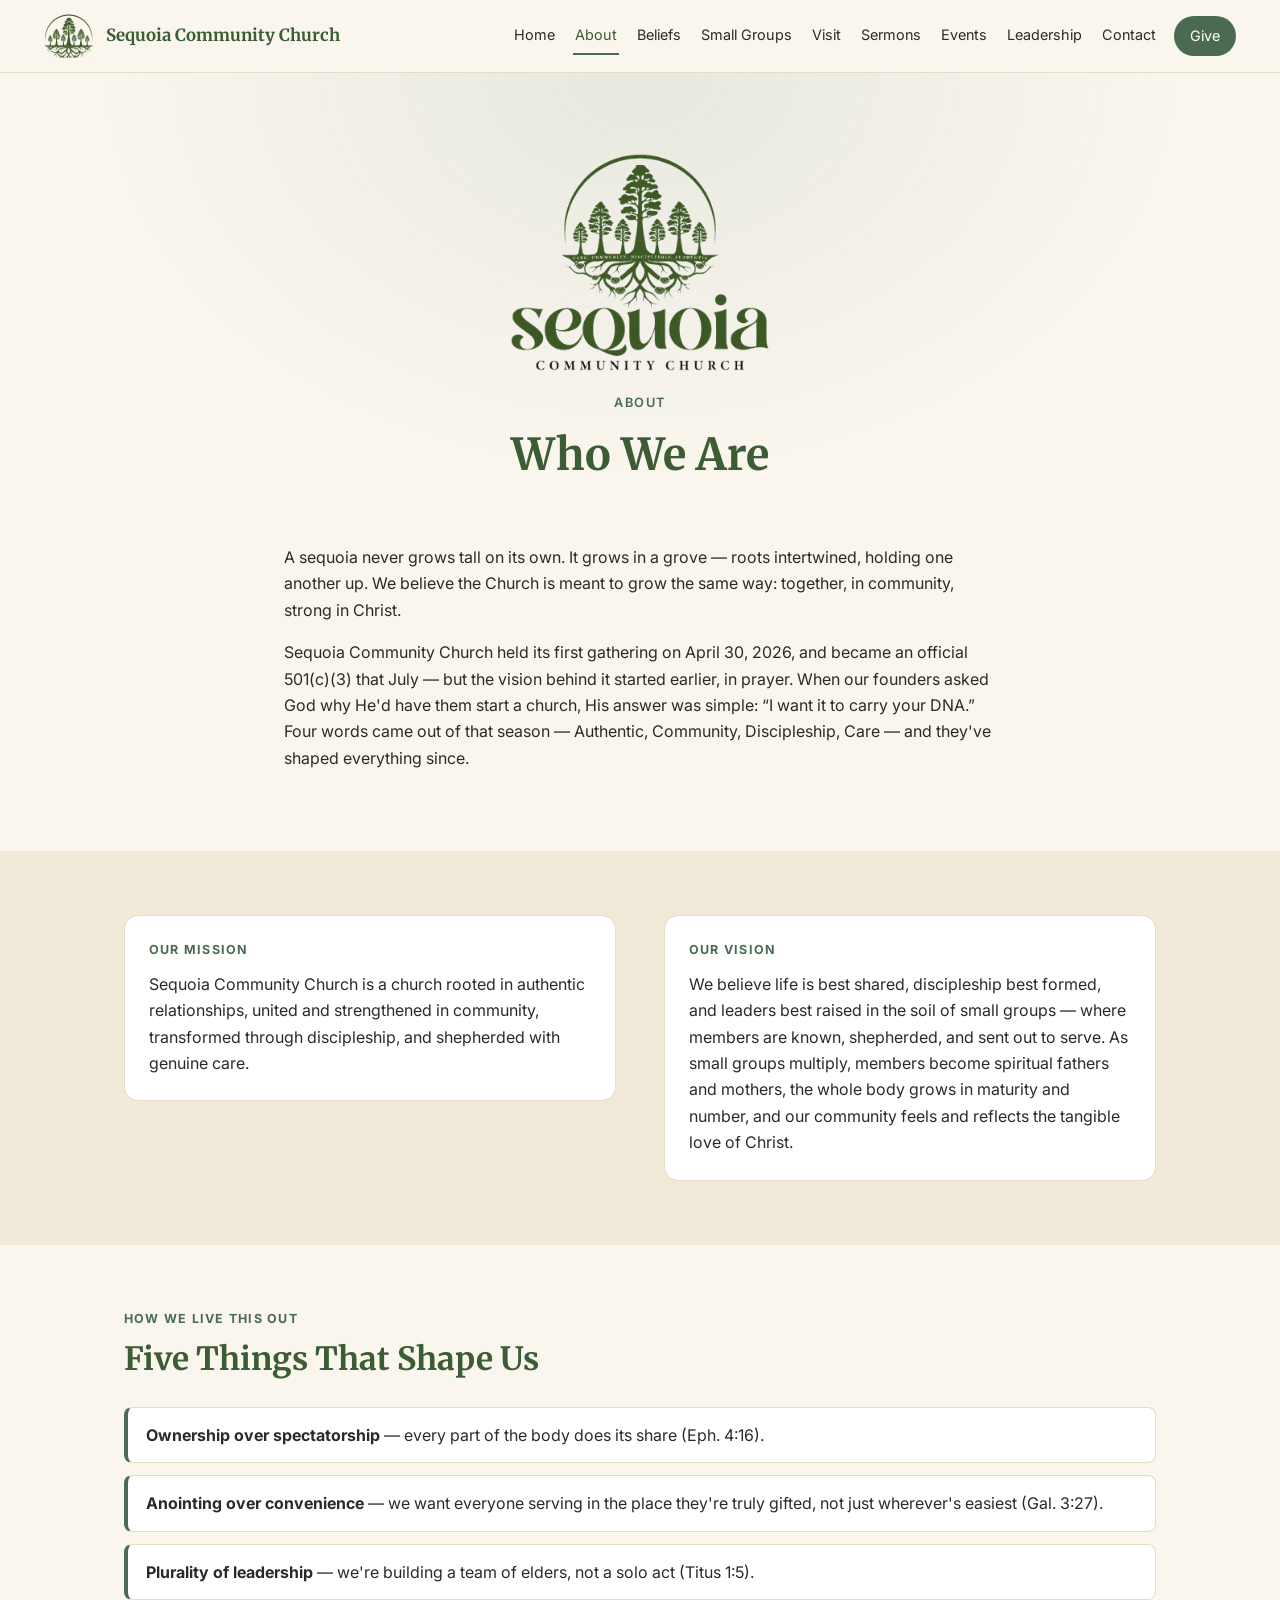
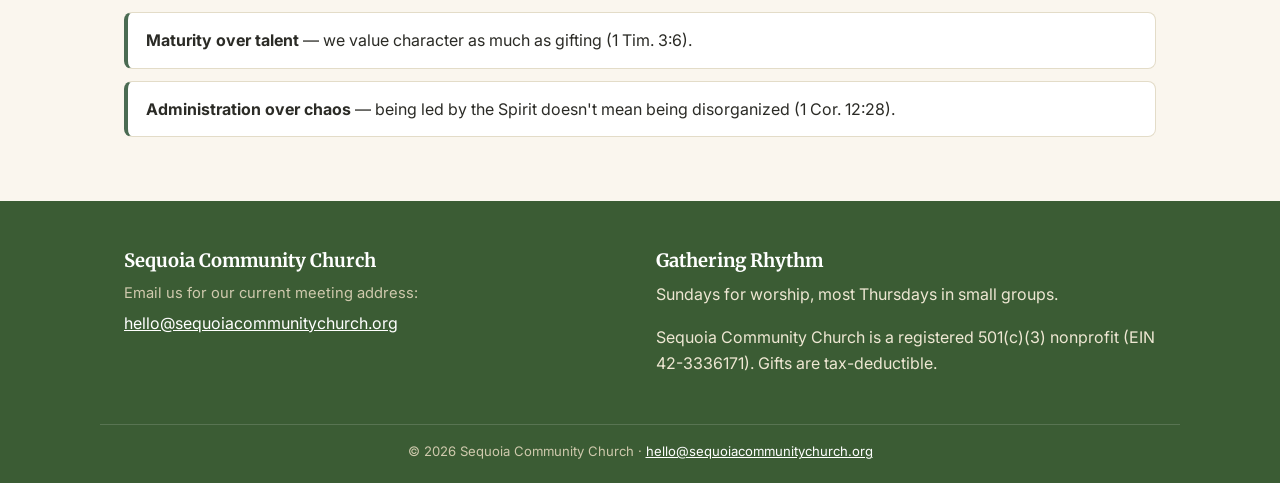
==== about.html @ 40dc04bb "Initial site build" ====
<!doctype html>
<html lang="en">
<head>
<meta charset="UTF-8">
<meta name="viewport" content="width=device-width, initial-scale=1">
<title>About — Sequoia Community Church</title>
<meta name="description" content="The story, mission, and vision behind Sequoia Community Church.">
<link rel="icon" type="image/png" href="favicon.png">
<link rel="apple-touch-icon" href="apple-touch-icon.png">
<link rel="preconnect" href="https://fonts.googleapis.com">
<link rel="preconnect" href="https://fonts.gstatic.com" crossorigin>
<link href="https://fonts.googleapis.com/css2?family=Merriweather:wght@400;700;900&family=Inter:wght@400;500;600;700&display=swap" rel="stylesheet">
<link rel="stylesheet" href="styles.css">
</head>
<body>
<header class="site-header">
  <div class="wrap header-inner">
    <a href="index.html" class="brand">
      <img src="logo-mark.png" alt="Sequoia Community Church logo">
      Sequoia Community Church
    </a>
    <button class="nav-toggle" aria-label="Toggle menu">&#9776;</button>
    <nav class="site-nav">
      <a href="index.html">Home</a>
      <a href="about.html" class="active">About</a>
      <a href="beliefs.html">Beliefs</a>
      <a href="small-groups.html">Small Groups</a>
      <a href="visit.html">Visit</a>
      <a href="sermons.html">Sermons</a>
      <a href="events.html">Events</a>
      <a href="leadership.html">Leadership</a>
      <a href="contact.html">Contact</a>
      <a href="give.html" class="cta">Give</a>
    </nav>
  </div>
</header>

<section class="hero" style="padding-bottom:40px;">
  <div class="wrap">
    <img src="logo-full.png" alt="Sequoia Community Church" class="logo-full">
    <div class="eyebrow">About</div>
    <h1>Who We Are</h1>
  </div>
</section>

<section class="section" style="padding-top:0;">
  <div class="wrap" style="max-width:760px;">
    <p>A sequoia never grows tall on its own. It grows in a grove &mdash; roots intertwined, holding one another up. We believe the Church is meant to grow the same way: together, in community, strong in Christ.</p>
    <p>Sequoia Community Church held its first gathering on April 30, 2026, and became an official 501(c)(3) that July &mdash; but the vision behind it started earlier, in prayer. When our founders asked God why He'd have them start a church, His answer was simple: &ldquo;I want it to carry your DNA.&rdquo; Four words came out of that season &mdash; Authentic, Community, Discipleship, Care &mdash; and they've shaped everything since.</p>
  </div>
</section>

<section class="section alt">
  <div class="wrap two-col">
    <div class="card">
      <div class="kicker">Our Mission</div>
      <p style="margin:0;">Sequoia Community Church is a church rooted in authentic relationships, united and strengthened in community, transformed through discipleship, and shepherded with genuine care.</p>
    </div>
    <div class="card">
      <div class="kicker">Our Vision</div>
      <p style="margin:0;">We believe life is best shared, discipleship best formed, and leaders best raised in the soil of small groups &mdash; where members are known, shepherded, and sent out to serve. As small groups multiply, members become spiritual fathers and mothers, the whole body grows in maturity and number, and our community feels and reflects the tangible love of Christ.</p>
    </div>
  </div>
</section>

<section class="section">
  <div class="wrap">
    <div class="kicker">How We Live This Out</div>
    <h2>Five Things That Shape Us</h2>
    <ul class="belief-list mt">
      <li><strong>Ownership over spectatorship</strong> &mdash; every part of the body does its share (Eph. 4:16).</li>
      <li><strong>Anointing over convenience</strong> &mdash; we want everyone serving in the place they're truly gifted, not just wherever's easiest (Gal. 3:27).</li>
      <li><strong>Plurality of leadership</strong> &mdash; we're building a team of elders, not a solo act (Titus 1:5).</li>
      <li><strong>Maturity over talent</strong> &mdash; we value character as much as gifting (1 Tim. 3:6).</li>
      <li><strong>Administration over chaos</strong> &mdash; being led by the Spirit doesn't mean being disorganized (1 Cor. 12:28).</li>
    </ul>
  </div>
</section>

<footer class="site-footer">
  <div class="wrap footer-inner">
    <div>
      <h3 style="color:#fff;">Sequoia Community Church</h3>
      <p class="info-note">Email us for our current meeting address:</p>
      <p><a href="mailto:hello@sequoiacommunitychurch.org">hello@sequoiacommunitychurch.org</a></p>
    </div>
    <div>
      <h3 style="color:#fff;">Gathering Rhythm</h3>
      <p>Sundays for worship, most Thursdays in small groups.</p>
      <p>Sequoia Community Church is a registered 501(c)(3) nonprofit (EIN 42-3336171). Gifts are tax-deductible.</p>
    </div>
  </div>
  <p class="fine-print">&copy; 2026 Sequoia Community Church &middot; <a href="mailto:hello@sequoiacommunitychurch.org">hello@sequoiacommunitychurch.org</a></p>
</footer>
<script src="script.js"></script>
</body>
</html>
---- styles.css ----
/* Sequoia Community Church — shared stylesheet */

:root {
  --green-dark: #3b5c34;
  --green: #4a6b52;
  --green-light: #7a9a80;
  --cream: #faf6ee;
  --cream-deep: #f2ead9;
  --text: #2b2b26;
  --muted: #6b6b60;
  --border: #e3dcc8;
  --todo-bg: #fff6e0;
  --todo-border: #e0b84b;
  --max: 1080px;
}

* { box-sizing: border-box; }

html { scroll-behavior: smooth; }

body {
  margin: 0;
  background: var(--cream);
  color: var(--text);
  font-family: "Inter", "Open Sans", -apple-system, BlinkMacSystemFont, sans-serif;
  line-height: 1.65;
  -webkit-font-smoothing: antialiased;
}

h1, h2, h3, h4 {
  font-family: "Merriweather", "Playfair Display", Georgia, serif;
  color: var(--green-dark);
  line-height: 1.25;
  margin: 0 0 0.5em;
}

h1 { font-size: clamp(2rem, 4vw, 2.75rem); }
h2 { font-size: clamp(1.5rem, 3vw, 2rem); }
h3 { font-size: 1.15rem; }

p { margin: 0 0 1em; }

a { color: var(--green-dark); }
a:hover { color: var(--green); }

.wrap {
  max-width: var(--max);
  margin: 0 auto;
  padding: 0 24px;
}

/* Header / nav */
.site-header {
  position: sticky;
  top: 0;
  z-index: 50;
  background: rgba(250, 246, 238, 0.95);
  backdrop-filter: saturate(180%) blur(6px);
  border-bottom: 1px solid var(--border);
}

.site-header .wrap {
  max-width: 1240px;
}

.header-inner {
  display: flex;
  align-items: center;
  justify-content: space-between;
  height: 72px;
}

.brand {
  display: flex;
  align-items: center;
  gap: 10px;
  text-decoration: none;
  color: var(--green-dark);
  font-family: "Merriweather", serif;
  font-weight: 700;
  font-size: 1.05rem;
  white-space: nowrap;
}

.brand svg { width: 30px; height: 30px; flex-shrink: 0; }
.brand img { height: 44px; width: auto; flex-shrink: 0; }

.nav-toggle {
  display: none;
  background: none;
  border: 1px solid var(--border);
  border-radius: 6px;
  font-size: 1.3rem;
  padding: 4px 10px;
  cursor: pointer;
  color: var(--green-dark);
}

.site-nav {
  display: flex;
  align-items: center;
  gap: 16px;
  flex-wrap: wrap;
}

.site-nav a {
  text-decoration: none;
  color: var(--text);
  font-size: 0.9rem;
  white-space: nowrap;
  padding: 6px 2px;
  border-bottom: 2px solid transparent;
}

.site-nav a:hover,
.site-nav a.active {
  color: var(--green-dark);
  border-bottom-color: var(--green);
}

.site-nav a.cta {
  background: var(--green);
  color: #fff;
  padding: 8px 16px;
  border-radius: 999px;
  border-bottom: none;
}

.site-nav a.cta:hover { background: var(--green-dark); color: #fff; }

@media (max-width: 980px) {
  .nav-toggle { display: inline-block; }
  .site-nav {
    display: none;
    position: absolute;
    top: 72px;
    left: 0;
    right: 0;
    background: var(--cream);
    border-bottom: 1px solid var(--border);
    flex-direction: column;
    align-items: flex-start;
    padding: 12px 24px 20px;
    gap: 14px;
  }
  .site-nav.open { display: flex; }
  .site-nav a.cta { align-self: flex-start; }
}

/* Hero */
.hero {
  padding: 80px 0 64px;
  text-align: center;
  background:
    radial-gradient(ellipse at top, rgba(74,107,82,0.10), transparent 60%),
    var(--cream);
}

.hero .eyebrow {
  text-transform: uppercase;
  letter-spacing: 0.12em;
  color: var(--green);
  font-weight: 600;
  font-size: 0.8rem;
  margin-bottom: 14px;
}

.hero h1 { max-width: 720px; margin-left: auto; margin-right: auto; }

.hero .subhead {
  font-family: "Merriweather", serif;
  font-style: italic;
  color: var(--green);
  font-size: 1.15rem;
  margin-bottom: 18px;
}

.hero .lede {
  max-width: 640px;
  margin: 0 auto 28px;
  color: var(--muted);
  font-size: 1.05rem;
}

/* Buttons */
.btn {
  display: inline-block;
  background: var(--green);
  color: #fff !important;
  text-decoration: none;
  padding: 13px 28px;
  border-radius: 999px;
  font-weight: 600;
  font-size: 0.98rem;
  transition: background 0.15s ease;
}

.btn:hover { background: var(--green-dark); }

.btn.outline {
  background: transparent;
  color: var(--green-dark) !important;
  border: 1.5px solid var(--green);
}

.btn.outline:hover { background: var(--cream-deep); }

/* Info band */
.info-band {
  background: var(--green-dark);
  color: #fff;
}

.info-band .wrap {
  display: flex;
  flex-wrap: wrap;
  gap: 24px;
  justify-content: center;
  align-items: center;
  padding: 22px 24px;
  text-align: center;
  font-size: 1rem;
}

.info-band strong { color: #e9e2c8; }

/* Sections */
.section {
  padding: 64px 0;
}

.section.alt { background: var(--cream-deep); }

.section .kicker {
  text-transform: uppercase;
  letter-spacing: 0.1em;
  color: var(--green);
  font-weight: 700;
  font-size: 0.78rem;
  margin-bottom: 10px;
}

.two-col {
  display: grid;
  grid-template-columns: 1fr 1fr;
  gap: 48px;
  align-items: start;
}

@media (max-width: 760px) {
  .two-col { grid-template-columns: 1fr; }
}

/* Cards / grid */
.card-grid {
  display: grid;
  grid-template-columns: repeat(auto-fit, minmax(220px, 1fr));
  gap: 22px;
  margin-top: 24px;
}

.card {
  background: #fff;
  border: 1px solid var(--border);
  border-radius: 14px;
  padding: 24px;
}

.card h3 { margin-bottom: 8px; }

/* Leadership grid */
.people-grid {
  display: grid;
  grid-template-columns: repeat(auto-fit, minmax(230px, 1fr));
  gap: 26px;
  margin-top: 28px;
}

.person {
  background: #fff;
  border: 1px solid var(--border);
  border-radius: 14px;
  padding: 24px;
  text-align: center;
}

.person .avatar {
  width: 84px;
  height: 84px;
  border-radius: 50%;
  background: var(--cream-deep);
  border: 2px solid var(--green-light);
  margin: 0 auto 14px;
  display: flex;
  align-items: center;
  justify-content: center;
  color: var(--green);
  font-family: "Merriweather", serif;
  font-weight: 700;
  font-size: 1.4rem;
}

.person .word {
  display: inline-block;
  margin-top: 6px;
  font-size: 0.78rem;
  letter-spacing: 0.08em;
  text-transform: uppercase;
  color: var(--green);
  font-weight: 700;
}

/* Belief list */
.belief-list {
  list-style: none;
  margin: 0;
  padding: 0;
  display: grid;
  gap: 12px;
}

.belief-list li {
  background: #fff;
  border: 1px solid var(--border);
  border-left: 4px solid var(--green);
  border-radius: 8px;
  padding: 14px 18px;
}

/* Detail list (Plan a Visit) */
.detail-list { list-style: none; padding: 0; margin: 0; display: grid; gap: 16px; }
.detail-list li {
  display: grid;
  grid-template-columns: 140px 1fr;
  gap: 16px;
  padding-bottom: 16px;
  border-bottom: 1px solid var(--border);
}
.detail-list li:last-child { border-bottom: none; padding-bottom: 0; }
.detail-list .label { font-weight: 700; color: var(--green-dark); }

@media (max-width: 560px) {
  .detail-list li { grid-template-columns: 1fr; gap: 4px; }
}

/* Todo callout */
.todo {
  background: var(--todo-bg);
  border: 1px solid var(--todo-border);
  border-radius: 10px;
  padding: 14px 18px;
  font-size: 0.92rem;
  color: #5a4a12;
  margin: 16px 0;
}

.todo strong { color: #7a5e00; }

.todo-inline {
  background: var(--todo-bg);
  border: 1px solid var(--todo-border);
  border-radius: 6px;
  padding: 1px 8px;
  color: #7a5e00;
  font-style: normal;
  font-weight: 600;
}

.info-band .todo-inline {
  background: rgba(255,255,255,0.14);
  border-color: rgba(224,184,75,0.7);
  color: #ffe9a8;
}

/* Embed placeholder */
.embed-frame {
  border: 1px dashed var(--green-light);
  border-radius: 14px;
  background: #fff;
  min-height: 340px;
  display: flex;
  align-items: center;
  justify-content: center;
  text-align: center;
  padding: 32px;
}

.embed-frame iframe { width: 100%; height: 640px; border: 0; border-radius: 12px; }

/* Footer */
.site-footer {
  background: var(--green-dark);
  color: #eee7d3;
  padding: 48px 0 20px;
}

.footer-inner {
  display: grid;
  grid-template-columns: 1fr 1fr;
  gap: 32px;
}

@media (max-width: 700px) {
  .footer-inner { grid-template-columns: 1fr; }
}

.site-footer a { color: #fff; }
.site-footer .todo { background: rgba(255,255,255,0.08); border-color: rgba(224,184,75,0.6); color: #f4e8bd; }
.site-footer .todo strong { color: #ffe08a; }
.site-footer .info-note { color: #cfc9ad; margin-bottom: 4px; }

.fine-print {
  max-width: var(--max);
  margin: 32px auto 0;
  padding: 16px 24px 0;
  border-top: 1px solid rgba(255,255,255,0.15);
  font-size: 0.82rem;
  color: #cfc9ad;
  text-align: center;
}

.center { text-align: center; }
.mt { margin-top: 28px; }

.smallcaps { font-variant: small-caps; }

/* Scripture / verse callout */
.verse-band {
  background: var(--cream-deep);
  border-top: 1px solid var(--border);
  border-bottom: 1px solid var(--border);
  padding: 56px 0;
}

.verse-band blockquote {
  margin: 0 auto;
  max-width: 620px;
  font-family: "Merriweather", serif;
  font-style: italic;
  color: var(--green-dark);
  font-size: 1.08rem;
  line-height: 1.85;
  text-align: center;
}

.verse-band blockquote p { margin: 0 0 1.1em; }
.verse-band blockquote p:last-child { margin-bottom: 0; }

.verse-cite {
  display: block;
  margin-top: 22px;
  font-family: "Inter", sans-serif;
  font-style: normal;
  font-weight: 700;
  letter-spacing: 0.06em;
  text-transform: uppercase;
  font-size: 0.78rem;
  color: var(--green);
}

/* Inline note / decided-info link (replaces amber todo once a placeholder is settled) */
.info-note {
  font-size: 0.92rem;
  color: var(--muted);
}

.logo-full {
  display: block;
  max-width: 260px;
  width: 100%;
  height: auto;
  margin: 0 auto 20px;
}
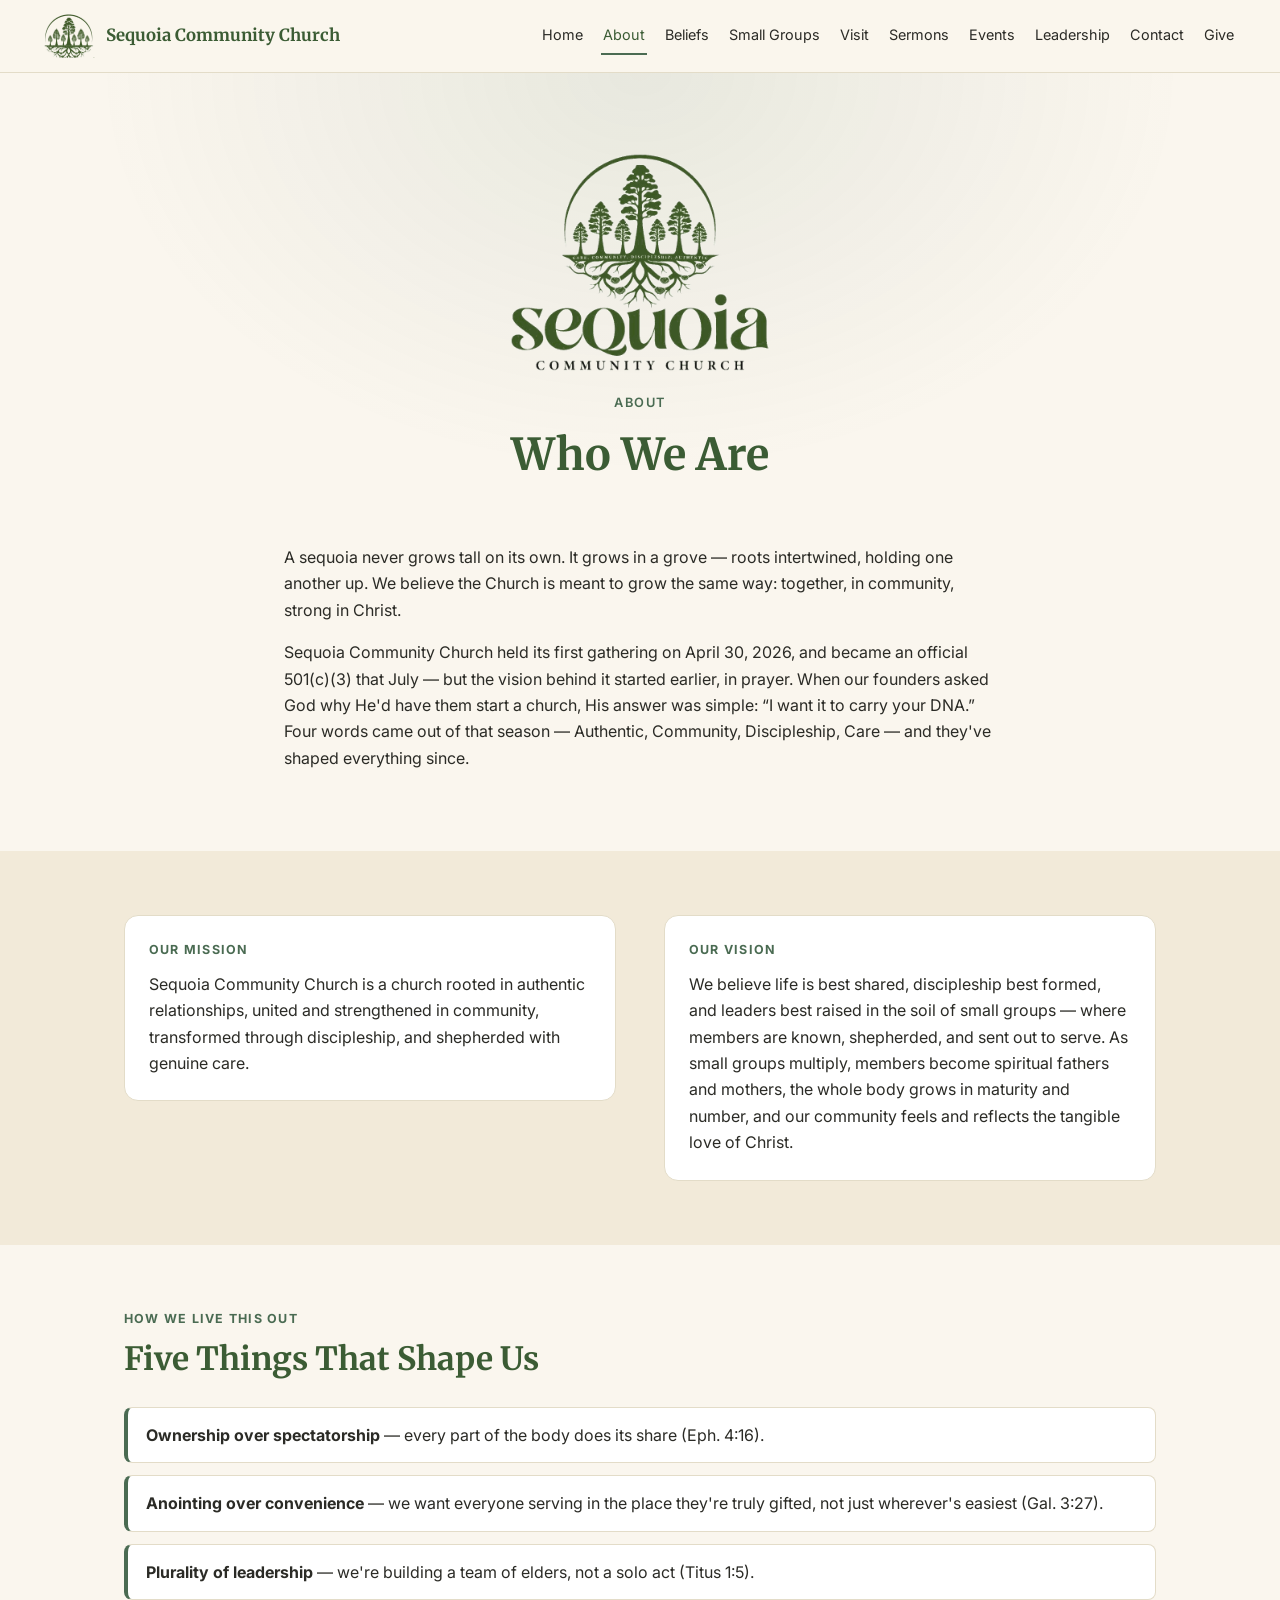
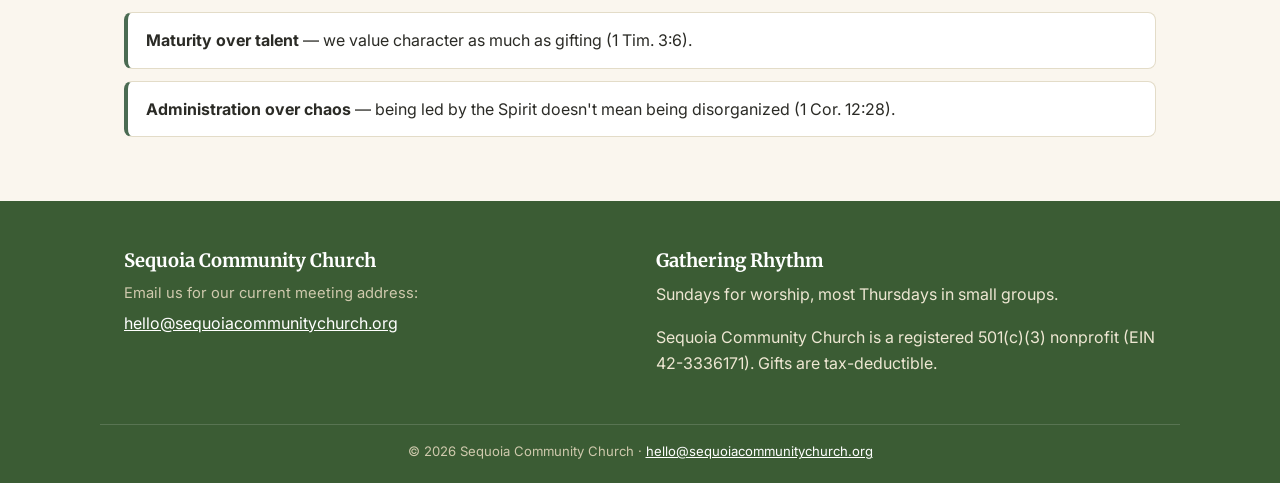
==== commit 57fc4d56: "Fix nav wrapping, remove leadership bio placeholders" ====
--- a/about.html
+++ b/about.html
@@ -30,7 +30,7 @@
       <a href="events.html">Events</a>
       <a href="leadership.html">Leadership</a>
       <a href="contact.html">Contact</a>
-      <a href="give.html" class="cta">Give</a>
+      <a href="give.html">Give</a>
     </nav>
   </div>
 </header>
--- a/styles.css
+++ b/styles.css
@@ -118,17 +118,7 @@
   border-bottom-color: var(--green);
 }
 
-.site-nav a.cta {
-  background: var(--green);
-  color: #fff;
-  padding: 8px 16px;
-  border-radius: 999px;
-  border-bottom: none;
-}
-
-.site-nav a.cta:hover { background: var(--green-dark); color: #fff; }
-
-@media (max-width: 980px) {
+@media (max-width: 1200px) {
   .nav-toggle { display: inline-block; }
   .site-nav {
     display: none;
@@ -144,7 +134,6 @@
     gap: 14px;
   }
   .site-nav.open { display: flex; }
-  .site-nav a.cta { align-self: flex-start; }
 }
 
 /* Hero */
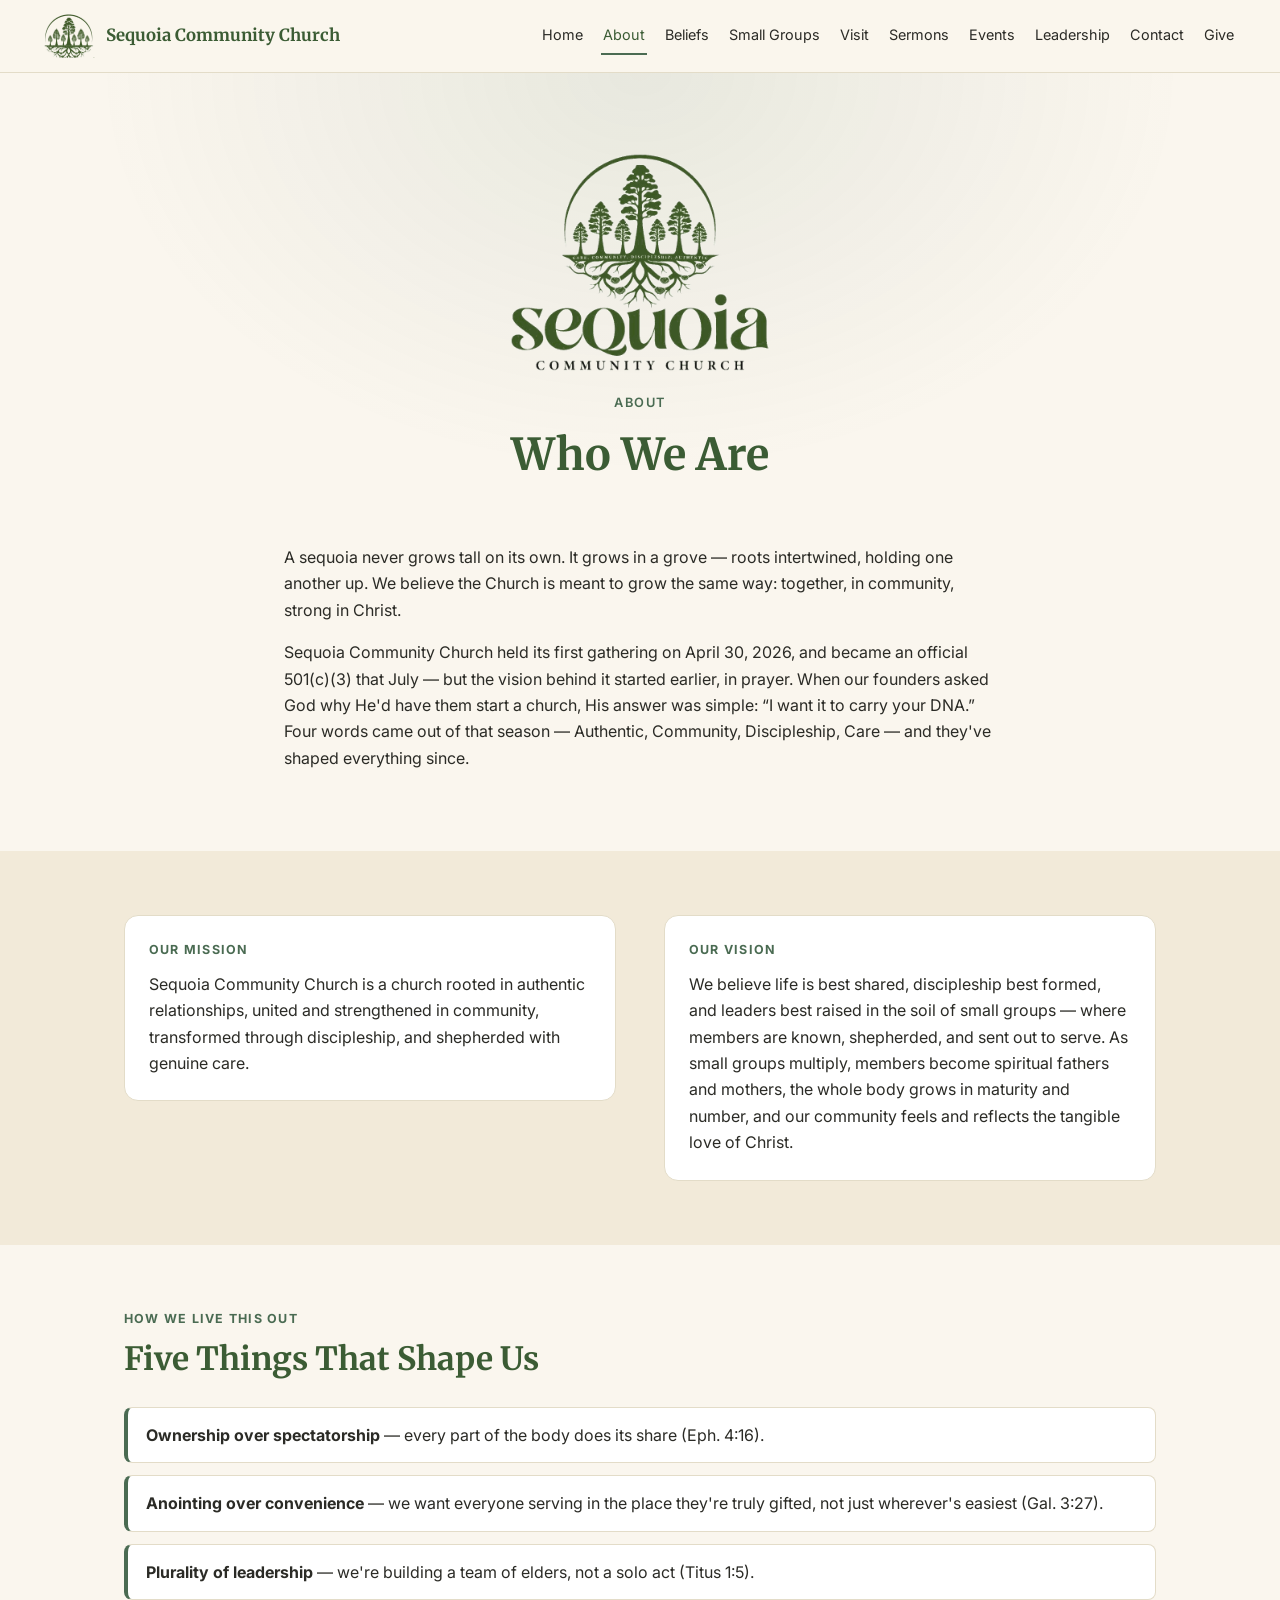
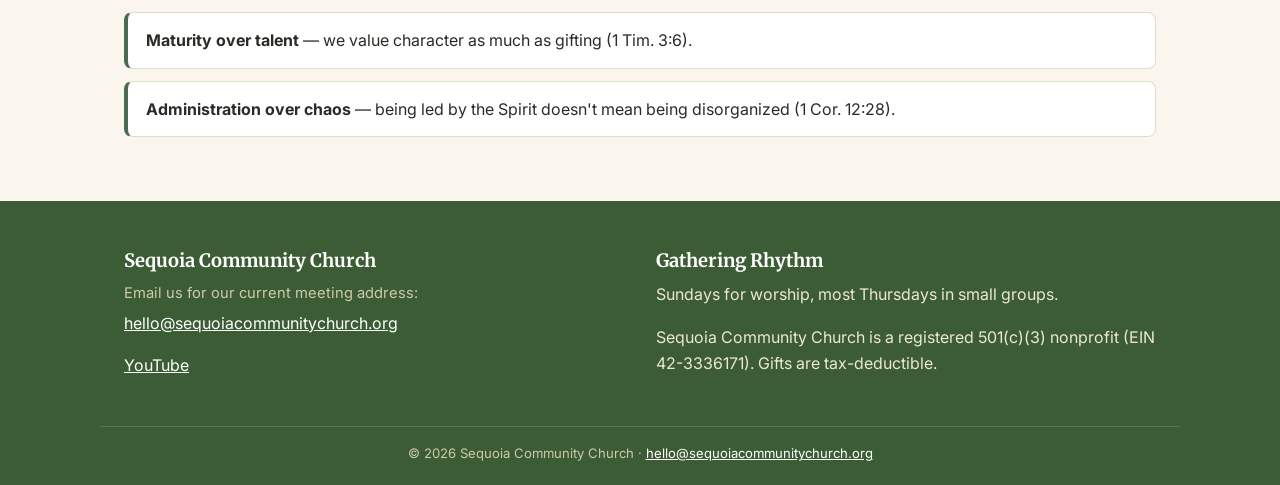
==== commit 64c4e364: "Add YouTube channel link to Sermons page and site footer" ====
--- a/about.html
+++ b/about.html
@@ -10,6 +10,7 @@
 <link rel="preconnect" href="https://fonts.googleapis.com">
 <link rel="preconnect" href="https://fonts.gstatic.com" crossorigin>
 <link href="https://fonts.googleapis.com/css2?family=Merriweather:wght@400;700;900&family=Inter:wght@400;500;600;700&display=swap" rel="stylesheet">
+<link rel="canonical" href="https://sequoiacommunitychurch.org/about.html">
 <link rel="stylesheet" href="styles.css">
 </head>
 <body>
@@ -83,6 +84,7 @@
       <h3 style="color:#fff;">Sequoia Community Church</h3>
       <p class="info-note">Email us for our current meeting address:</p>
       <p><a href="mailto:hello@sequoiacommunitychurch.org">hello@sequoiacommunitychurch.org</a></p>
+      <p><a href="https://www.youtube.com/@SequoiaCommunityChurch" target="_blank" rel="noopener">YouTube</a></p>
     </div>
     <div>
       <h3 style="color:#fff;">Gathering Rhythm</h3>
--- a/styles.css
+++ b/styles.css
@@ -126,6 +126,8 @@
     top: 72px;
     left: 0;
     right: 0;
+    max-height: calc(100vh - 72px);
+    overflow-y: auto;
     background: var(--cream);
     border-bottom: 1px solid var(--border);
     flex-direction: column;
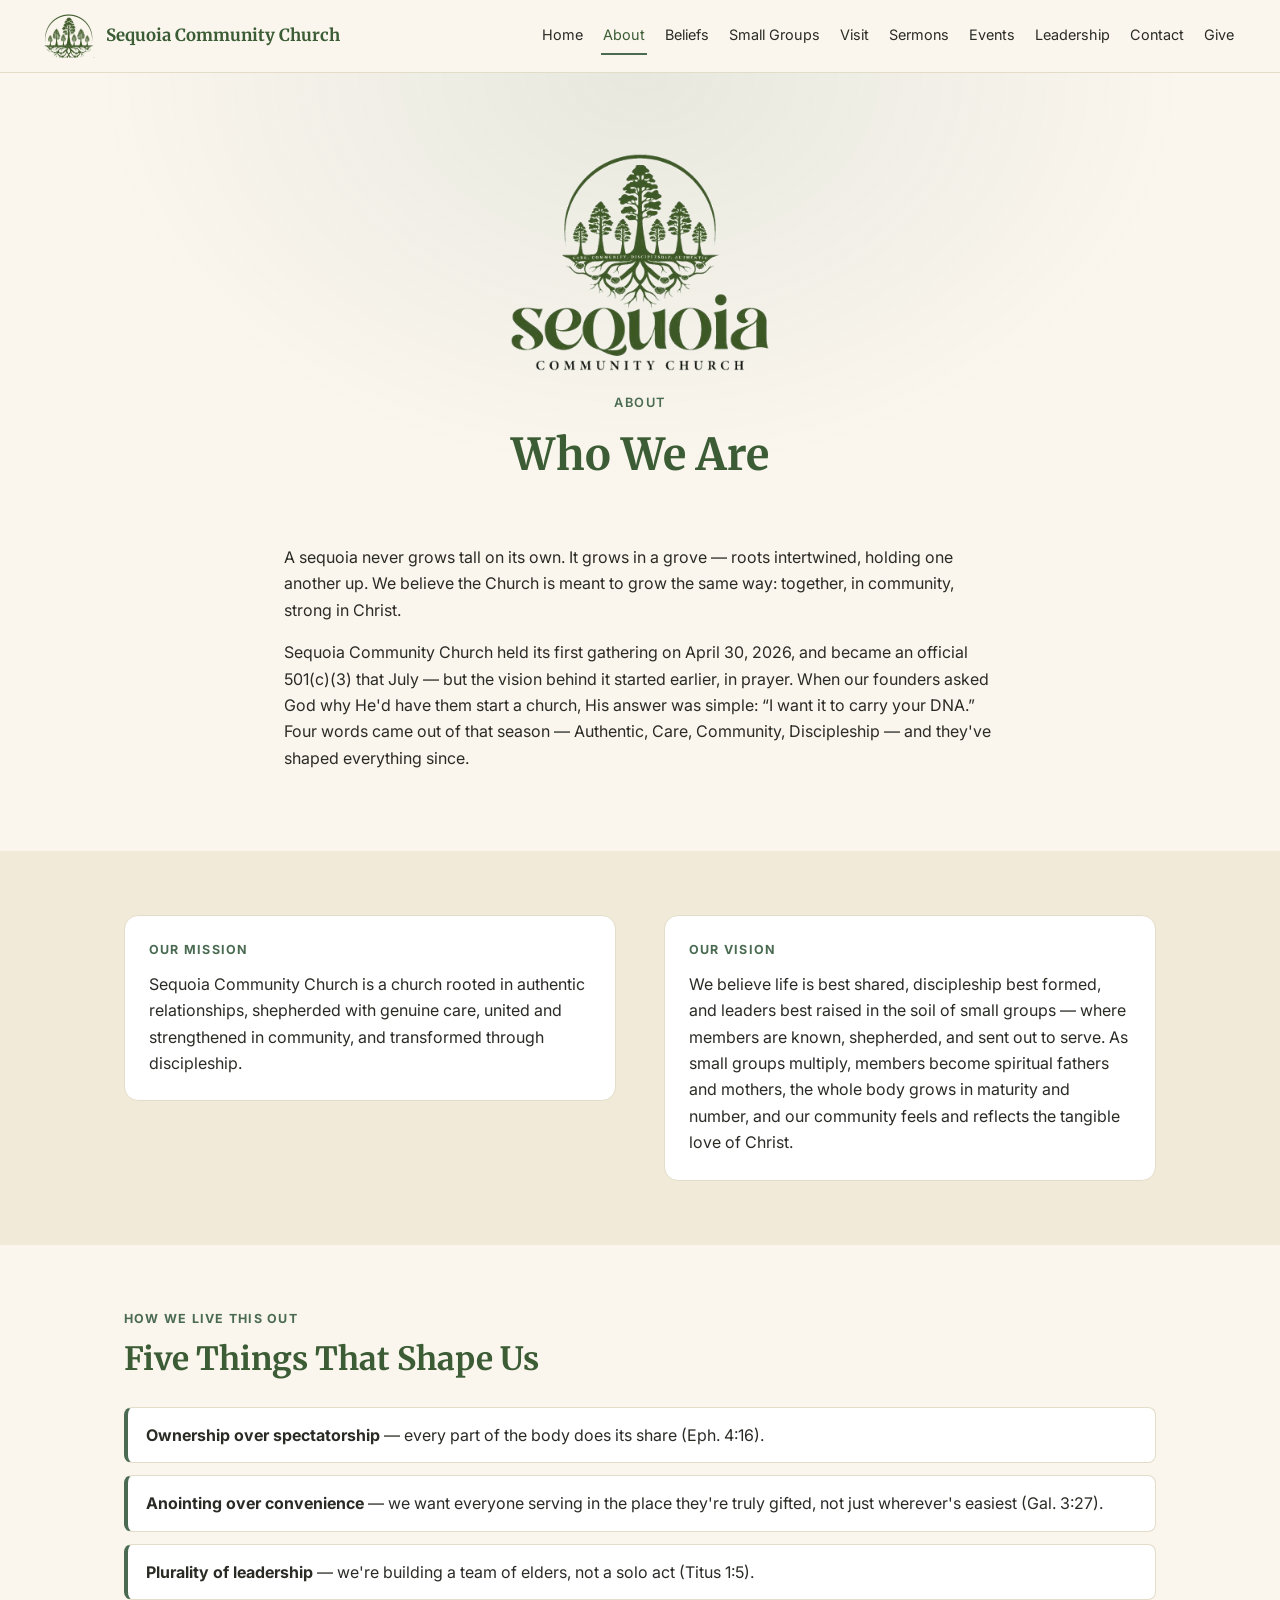
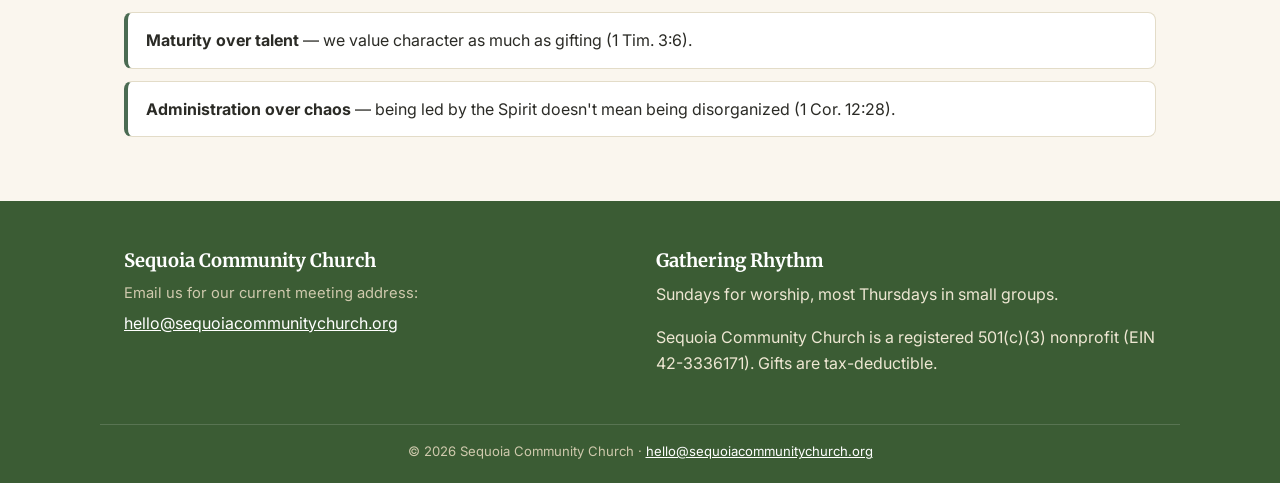
==== commit 2ada149f: "Reorder four founding words to Authentic, Care, Community, Discipleship" ====
--- a/about.html
+++ b/about.html
@@ -47,7 +47,7 @@
 <section class="section" style="padding-top:0;">
   <div class="wrap" style="max-width:760px;">
     <p>A sequoia never grows tall on its own. It grows in a grove &mdash; roots intertwined, holding one another up. We believe the Church is meant to grow the same way: together, in community, strong in Christ.</p>
-    <p>Sequoia Community Church held its first gathering on April 30, 2026, and became an official 501(c)(3) that July &mdash; but the vision behind it started earlier, in prayer. When our founders asked God why He'd have them start a church, His answer was simple: &ldquo;I want it to carry your DNA.&rdquo; Four words came out of that season &mdash; Authentic, Community, Discipleship, Care &mdash; and they've shaped everything since.</p>
+    <p>Sequoia Community Church held its first gathering on April 30, 2026, and became an official 501(c)(3) that July &mdash; but the vision behind it started earlier, in prayer. When our founders asked God why He'd have them start a church, His answer was simple: &ldquo;I want it to carry your DNA.&rdquo; Four words came out of that season &mdash; Authentic, Care, Community, Discipleship &mdash; and they've shaped everything since.</p>
   </div>
 </section>
 
@@ -55,7 +55,7 @@
   <div class="wrap two-col">
     <div class="card">
       <div class="kicker">Our Mission</div>
-      <p style="margin:0;">Sequoia Community Church is a church rooted in authentic relationships, united and strengthened in community, transformed through discipleship, and shepherded with genuine care.</p>
+      <p style="margin:0;">Sequoia Community Church is a church rooted in authentic relationships, shepherded with genuine care, united and strengthened in community, and transformed through discipleship.</p>
     </div>
     <div class="card">
       <div class="kicker">Our Vision</div>
@@ -84,7 +84,6 @@
       <h3 style="color:#fff;">Sequoia Community Church</h3>
       <p class="info-note">Email us for our current meeting address:</p>
       <p><a href="mailto:hello@sequoiacommunitychurch.org">hello@sequoiacommunitychurch.org</a></p>
-      <p><a href="https://www.youtube.com/@SequoiaCommunityChurch" target="_blank" rel="noopener">YouTube</a></p>
     </div>
     <div>
       <h3 style="color:#fff;">Gathering Rhythm</h3>
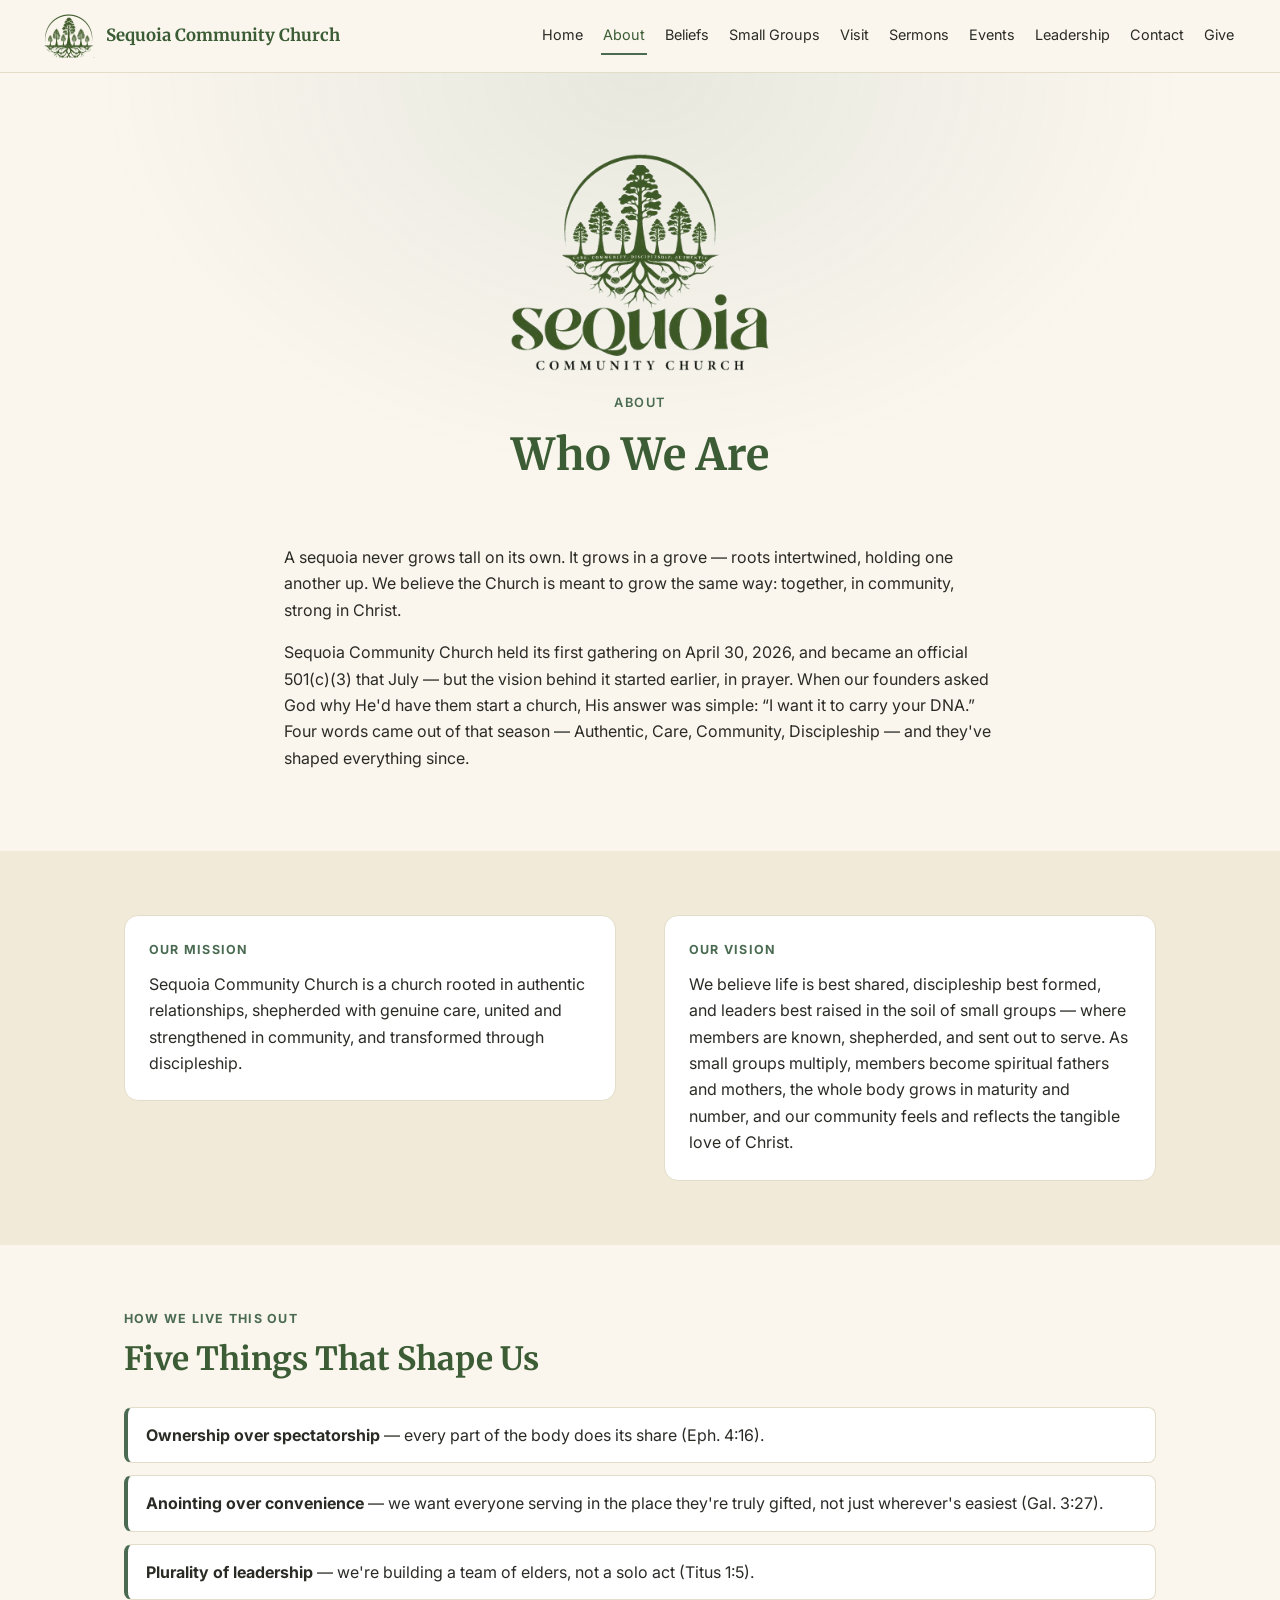
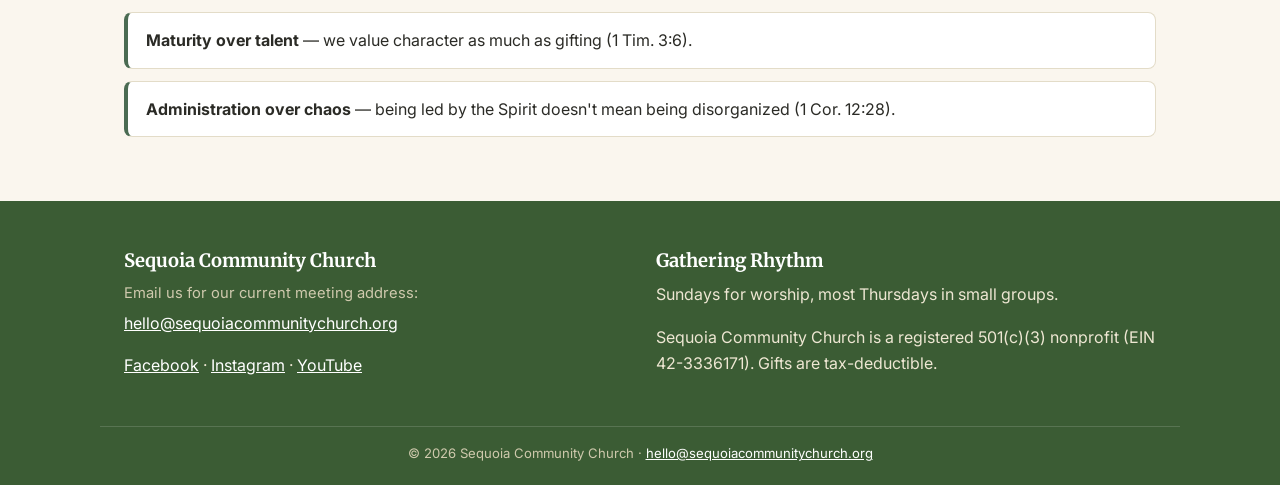
==== commit 7fd883a8: "Add Facebook and Instagram links to site footer Co-Authored-By: Claude Opus 5.5 <noreply@anthropic.c" ====
--- a/about.html
+++ b/about.html
@@ -10,28 +10,28 @@
 <link rel="preconnect" href="https://fonts.googleapis.com">
 <link rel="preconnect" href="https://fonts.gstatic.com" crossorigin>
 <link href="https://fonts.googleapis.com/css2?family=Merriweather:wght@400;700;900&family=Inter:wght@400;500;600;700&display=swap" rel="stylesheet">
-<link rel="canonical" href="https://sequoiacommunitychurch.org/about.html">
-<link rel="stylesheet" href="styles.css">
+<link rel="canonical" href="https://sequoiacommunitychurch.org/about">
+<link rel="stylesheet" href="styles.css?v=2">
 </head>
 <body>
 <header class="site-header">
   <div class="wrap header-inner">
-    <a href="index.html" class="brand">
+    <a href="/" class="brand">
       <img src="logo-mark.png" alt="Sequoia Community Church logo">
       Sequoia Community Church
     </a>
     <button class="nav-toggle" aria-label="Toggle menu">&#9776;</button>
     <nav class="site-nav">
-      <a href="index.html">Home</a>
-      <a href="about.html" class="active">About</a>
-      <a href="beliefs.html">Beliefs</a>
-      <a href="small-groups.html">Small Groups</a>
-      <a href="visit.html">Visit</a>
-      <a href="sermons.html">Sermons</a>
-      <a href="events.html">Events</a>
-      <a href="leadership.html">Leadership</a>
-      <a href="contact.html">Contact</a>
-      <a href="give.html">Give</a>
+      <a href="/">Home</a>
+      <a href="/about" class="active">About</a>
+      <a href="/beliefs">Beliefs</a>
+      <a href="/small-groups">Small Groups</a>
+      <a href="/visit">Visit</a>
+      <a href="/sermons">Sermons</a>
+      <a href="/events">Events</a>
+      <a href="/leadership">Leadership</a>
+      <a href="/contact">Contact</a>
+      <a href="/give">Give</a>
     </nav>
   </div>
 </header>
@@ -84,6 +84,7 @@
       <h3 style="color:#fff;">Sequoia Community Church</h3>
       <p class="info-note">Email us for our current meeting address:</p>
       <p><a href="mailto:hello@sequoiacommunitychurch.org">hello@sequoiacommunitychurch.org</a></p>
+      <p><a href="https://www.facebook.com/SequoiaCommunityChurch" target="_blank" rel="noopener">Facebook</a> &middot; <a href="https://www.instagram.com/sequoiacommunitychurch/" target="_blank" rel="noopener">Instagram</a> &middot; <a href="https://www.youtube.com/@SequoiaCommunityChurch" target="_blank" rel="noopener">YouTube</a></p>
     </div>
     <div>
       <h3 style="color:#fff;">Gathering Rhythm</h3>
--- a/styles.css
+++ b/styles.css
@@ -301,6 +301,26 @@
   font-weight: 700;
 }
 
+/* Leadership photos */
+.team-photo {
+  margin: 0 auto;
+  max-width: 980px;
+}
+.team-photo img {
+  display: block;
+  width: 100%;
+  height: auto;
+  border-radius: 14px;
+  border: 1px solid var(--border);
+}
+.person .avatar-photo {
+  display: block;
+  width: 140px;
+  height: 140px;
+  object-fit: cover;
+  padding: 0;
+}
+
 /* Belief list */
 .belief-list {
   list-style: none;
